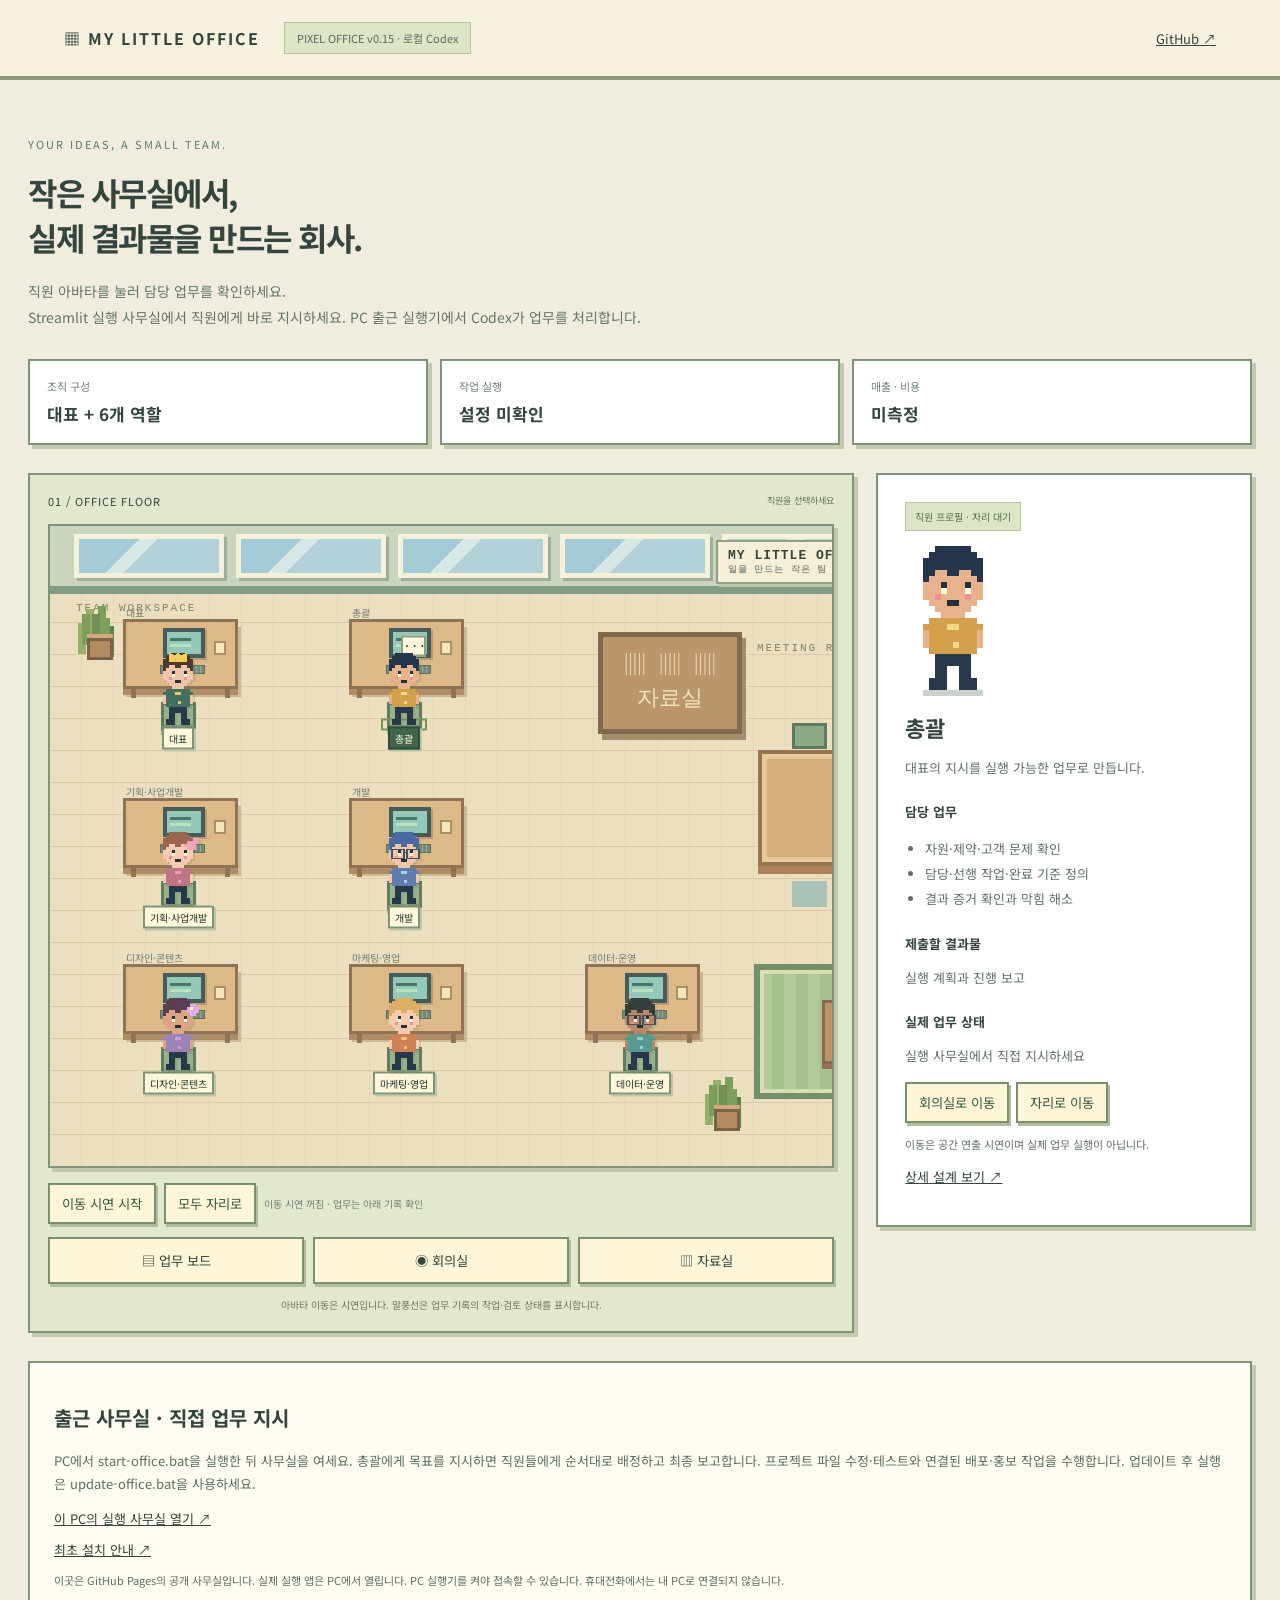
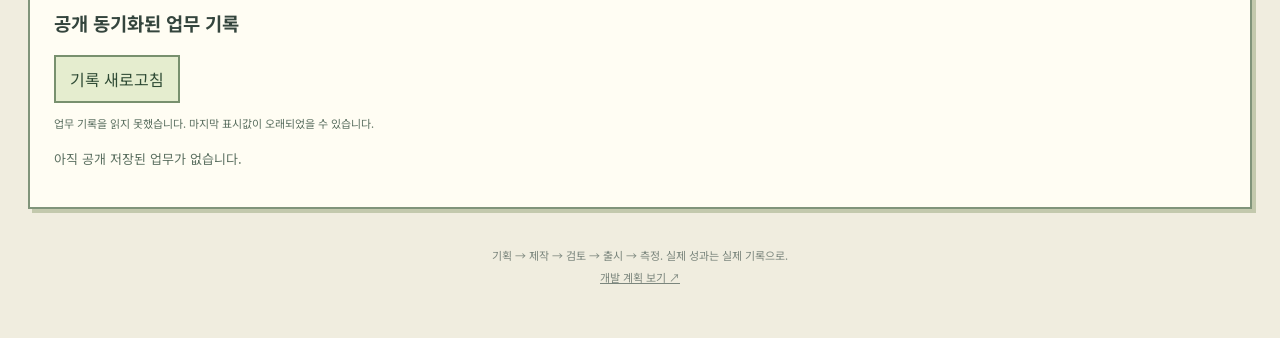
==== site/index.html @ b5d2571d "Verify rendered editor text and isolate browser execution on Windows" ====
<!doctype html>
<html lang="ko"><head><meta charset="UTF-8"><meta name="viewport" content="width=device-width,initial-scale=1"><title>My Little Office · 작은 AI 회사</title><link rel="stylesheet" href="style.css?v=0.4"></head>
<body><header><a class="brand" href="#office">▦ MY LITTLE OFFICE</a><span class="badge">PIXEL OFFICE v0.15 · 로컬 Codex</span><a href="https://github.com/ryemso/my_little_office">GitHub ↗</a></header>
<main><section class="intro"><p class="eyebrow">YOUR IDEAS, A SMALL TEAM.</p><h1>작은 사무실에서,<br>실제 결과물을 만드는 회사.</h1><p>직원 아바타를 눌러 담당 업무를 확인하세요.<br>Streamlit 실행 사무실에서 직원에게 바로 지시하세요. PC 출근 실행기에서 Codex가 업무를 처리합니다.</p></section>
<div class="metrics"><div><small>조직 구성</small><strong>대표 + 6개 역할</strong></div><div><small>작업 실행</small><strong id="ai-connection">설정 미확인</strong></div><div><small>매출 · 비용</small><strong>미측정</strong></div></div>
<div class="workspace" id="office"><section class="floor" aria-label="사무실"><div class="floor-title"><span>01 / OFFICE FLOOR</span><small>직원을 선택하세요</small></div><div class="scene-scroll"><div class="scene" id="scene" aria-label="직원 아바타가 있는 2D 사무실"><div class="windows"><i></i><i></i><i></i><i></i><i></i></div><div class="wall-sign">MY LITTLE OFFICE <small>일을 만드는 작은 팀</small></div><div class="zone team-zone">TEAM WORKSPACE</div><div class="zone meeting-zone">MEETING ROOM</div><div class="meeting-table"></div><div class="meeting-chairs"></div><div class="shelf">▥ ▥ ▥<br>자료실</div><div class="rug"></div><div class="coffee"><span class="pixel-coffee"></span><small>라운지</small></div><div class="plant p1"><span class="pixel-leaves"></span></div><div class="plant p2"><span class="pixel-leaves"></span></div><div class="plant p3"><span class="pixel-leaves"></span></div><div id="furniture"></div><div class="desks" id="desks"></div></div></div><div class="scene-controls"><button id="demo-toggle" aria-pressed="false">이동 시연 시작</button><button id="return-desks">모두 자리로</button><span id="scene-status" role="status">이동 시연 꺼짐 · 업무는 아래 기록 확인</span></div><div class="rooms"><button data-view="workflow">▤ 업무 보드</button><button data-view="decisions">◉ 회의실</button><button data-view="library">▥ 자료실</button></div><p class="floor-note">아바타 이동은 시연입니다. 말풍선은 업무 기록의 작업·검토 상태를 표시합니다.</p></section>
<section class="detail" aria-live="polite" id="detail"></section></div>
<section class="ai-panel" id="work-panel" aria-label="AI 업무 연결"></section><footer>기획 → 제작 → 검토 → 출시 → 측정. 실제 성과는 실제 기록으로.<br><a href="https://github.com/ryemso/my_little_office/blob/main/docs/ROADMAP.md">개발 계획 보기 ↗</a></footer></main><script src="app.js?v=0.4"></script></body></html>
---- site/style.css ----
@import url('https://fonts.googleapis.com/css2?family=Noto+Sans+KR:wght@400;600;700&display=swap');
:root{font-family:'Noto Sans KR',sans-serif;color:#26362f;background:#f5f5ef}*{box-sizing:border-box}body{margin:0}a{color:inherit}header{display:flex;align-items:center;gap:24px;padding:22px 5%;border-bottom:1px solid #dce1d6;background:#fcfcf8}.brand{font-weight:700;text-decoration:none;letter-spacing:1px}header>a:last-child{margin-left:auto;font-size:13px}.badge{font-size:11px;color:#586a5f;background:#e6ecdf;padding:7px 12px;border-radius:30px}main{max-width:1240px;margin:auto;padding:45px 28px}.eyebrow{font-size:11px;letter-spacing:2px;color:#5c7d66}.intro h1{font-size:clamp(27px,4vw,42px);line-height:1.4;letter-spacing:-1.5px;margin:18px 0}.intro>p:last-child{color:#64756a;line-height:1.9;font-size:14px}.metrics{display:flex;gap:12px;margin:28px 0}.metrics>div{flex:1;border:1px solid #dce1d6;border-radius:12px;background:white;padding:17px}.metrics small{display:block;color:#728075;font-size:11px}.metrics strong{display:block;font-size:17px;margin-top:7px}.workspace{display:grid;grid-template-columns:1.5fr 1fr;gap:22px;align-items:start}.floor{padding:25px;border:1px solid #ced6c5;border-radius:18px;background:repeating-linear-gradient(0deg,#e9e3d2 0,#e9e3d2 46px,#dfd7c2 47px,#dfd7c2 48px)}.floor-title{display:flex;justify-content:space-between;font-size:11px;letter-spacing:1px;margin-bottom:23px}.floor-title small{letter-spacing:0;color:#68755e}.desks{display:grid;grid-template-columns:repeat(3,1fr);gap:20px 14px}.desk{position:relative;cursor:pointer;border:1px solid #c2c9b6;border-radius:12px;background:#fafbf5;padding:18px 9px 15px;box-shadow:0 6px 0 #c3bda8;min-height:140px;color:inherit;font-family:inherit}.desk.active{outline:3px solid #3a6951;background:#f0f7e9}.desk .avatar{display:block;font-size:30px;margin:0 auto 8px}.desk strong{display:block;font-size:12px}.desk small{display:block;font-size:10px;margin-top:8px;color:#72816b}.desk:first-child{grid-column:span 3;min-height:90px;background:#e2ecd7}.rooms{display:flex;gap:9px;margin-top:29px}.rooms button{flex:1;padding:12px 4px;background:#f9f8ed;border:1px solid #c7c5ae;border-radius:7px;cursor:pointer;color:inherit;font-family:inherit}.floor-note{font-size:10px;color:#727863;text-align:center;margin:20px 0 0}.detail{padding:27px;background:white;border:1px solid #dce1d6;border-radius:18px;min-height:440px}.detail h2{font-size:24px;margin:10px 0 12px}.detail p,.detail li{font-size:13px;line-height:1.9;color:#617167}.detail h3{font-size:13px;margin:22px 0 8px}.detail ul,.detail ol{padding-left:20px}.tag{font-size:10px;background:#edf2e7;padding:6px 9px;border-radius:5px;color:#557344}.doc{display:block;margin:12px 0;font-size:13px}.flow{display:flex;flex-wrap:wrap;gap:7px}.flow span{font-size:12px;padding:9px;background:#edf2e7;border-radius:7px}footer{margin:35px 0 5px;text-align:center;font-size:11px;color:#7b867d;line-height:2}button:focus-visible,a:focus-visible{outline:3px solid #3a6951;outline-offset:3px}@media(max-width:760px){header{padding:18px;flex-wrap:wrap;gap:12px}.badge{order:3}main{padding:28px 16px}.workspace{grid-template-columns:1fr}.metrics{gap:6px}.metrics>div{padding:12px 8px}.metrics strong{font-size:13px}.floor{padding:19px}.desks{gap:18px 9px}.desk{min-height:135px}.detail{min-height:0}}

/* Spatial office: original code-native avatars and furniture. */
.workspace{grid-template-columns:minmax(0,2.2fr) minmax(280px,1fr)}main{max-width:1540px}.intro h1{font-size:32px}.intro{margin-bottom:20px}.floor{padding:18px;background:#eceee8;min-width:0}.floor-title{margin-bottom:15px}.scene-scroll{overflow:auto;border-radius:12px;border:1px solid #cdd5ca}.scene{width:960px;height:640px;position:relative;background:repeating-linear-gradient(0deg,transparent,transparent 47px,#deded5 48px),repeating-linear-gradient(90deg,#eeeee5,#eeeee5 47px,#e2e2d8 48px);isolation:isolate;overflow:hidden}.windows{height:68px;background:#e6e7ed;border-bottom:10px solid #c4c5cc;display:flex;gap:14px;padding:9px 28px}.windows i{width:150px;background:linear-gradient(135deg,#dceaf2 40%,#eff9fe 41%,#d5e9f2 70%);border:6px solid #fcfcff;box-shadow:0 2px 0 #b9c4cd}.wall-sign{position:absolute;left:645px;top:20px;font-weight:700;letter-spacing:2px;background:#fafbf6;padding:8px 18px;border-radius:4px;font-size:13px}.wall-sign small{display:block;font-size:9px;letter-spacing:1px;color:#8b958d}.zone{position:absolute;font-size:10px;letter-spacing:2px;color:#8a9a94}.team-zone{top:76px;left:26px}.meeting-zone{left:707px;top:116px}.meeting-table{position:absolute;left:708px;top:224px;width:195px;height:116px;border-radius:40px;background:#c5aa88;box-shadow:0 9px 0 #aa9176,inset 0 0 0 7px #ddc7a7}.meeting-chairs{position:absolute;left:742px;top:197px;width:35px;height:26px;border-radius:8px;background:#abc3b7;box-shadow:72px 0 #abc3b7,0 158px #abc3b7,72px 158px #abc3b7}.shelf{position:absolute;left:548px;top:106px;background:#b4a18c;color:#f6f0df;border:6px solid #c8b79f;border-radius:4px;padding:13px 21px;font-size:22px;line-height:1.5;text-align:center;box-shadow:0 5px #8f897c}.rug{position:absolute;left:704px;top:438px;width:204px;height:135px;border-radius:35px;background:#d9e3db;border:5px solid #c6d5c9}.coffee{position:absolute;left:772px;top:474px;background:#c2aa8f;border-radius:50%;padding:10px 20px;font-size:26px;box-shadow:0 5px #ad987d}.coffee small{display:block;font-size:10px}.plant{position:absolute;font-size:45px}.p1{top:81px;left:25px}.p2{top:88px;left:884px}.p3{top:552px;left:652px}.workdesk{position:absolute;width:115px;height:70px;background:#fdfcf9;border:2px solid #cbc7bb;border-radius:5px;box-shadow:0 6px 0 #bab9ad}.monitor{position:absolute;left:37px;top:6px;width:42px;height:30px;border:4px solid #53616b;border-radius:2px;background:#c9e2e8}.monitor i{display:block;width:21px;height:3px;background:#8ebcc7;box-shadow:0 6px #b0ccd4;margin:6px 3px}.monitor:after{content:'';position:absolute;left:13px;top:26px;width:9px;height:6px;background:#7b8589}.keyboard{position:absolute;left:34px;top:43px;width:45px;height:9px;background:repeating-linear-gradient(90deg,#ddd 0,#ddd 3px,#fff 4px);border:1px solid #bfc4c4}.mug{position:absolute;right:9px;top:19px;width:12px;height:14px;border-radius:3px;background:#8fa99a}.workdesk small{position:absolute;left:0;top:-17px;font-size:10px;color:#6e7f76}.chair{position:absolute;width:35px;height:29px;background:#c4cec6;border:3px solid #eaf0ea;border-radius:9px;box-shadow:0 5px #a9b5ae}.desks{display:contents}.employee{position:absolute;transform:translate(-50%,-50%);padding:0;width:66px;height:68px;border:0;background:none;cursor:pointer;display:flex;align-items:center;flex-direction:column;font-family:inherit;color:#26362f}.employee svg{flex:none;filter:drop-shadow(0 2px 1px #64786b20)}.employee .nameplate{font-size:10px;white-space:nowrap;background:#fffef5ed;border:1px solid #d8dfd3;border-radius:5px;padding:2px 7px;margin-top:-1px}.employee.active .nameplate{background:#294f40;color:white;border-color:#294f40}.employee.active:after{content:'';width:39px;height:12px;border:2px solid #61aa88;border-radius:50%;position:absolute;top:44px;z-index:-1}.bubble{position:absolute;top:-17px;left:36px;background:white;border:1px solid #cad8cb;border-radius:7px;font-size:13px;line-height:17px;width:25px;opacity:0}.employee:hover .bubble,.employee.active .bubble{opacity:1}.walking .person{animation:step .25s infinite alternate}.walking .bubble{opacity:1}.scene-controls{display:flex;gap:8px;align-items:center;flex-wrap:wrap;margin:15px 0 0}.scene-controls button,.profile-actions button{padding:9px 12px;border:1px solid #b8c8bb;border-radius:7px;background:white;font-family:inherit;color:#365b45;cursor:pointer}.scene-controls span{font-size:10px;color:#718177}.rooms{margin-top:13px}.profile-avatar svg{width:70px;height:98px;image-rendering:pixelated}.profile-avatar{margin-top:25px}.profile-actions{display:flex;gap:7px;flex-wrap:wrap}.hint{font-size:11px!important}.floor-note{margin:12px 0 0}@keyframes step{from{transform:translateY(0)}to{transform:translateY(-2px)}}@media(prefers-reduced-motion:reduce){.walking .person{animation:none}}@media(max-width:1100px){.workspace{grid-template-columns:1fr}.detail{min-height:0}.scene{transform-origin:top left}.scene-scroll{max-height:660px}}@media(max-width:600px){.intro h1{font-size:25px}.scene-scroll{height:420px}.scene{transform:scale(.72);width:960px}.scene-scroll{overflow:auto}.floor{padding:12px}.detail{padding:22px}}

/* Soft chibi proportions, round faces and larger profile preview. */
.employee svg{width:48px;height:58px}.profile-avatar svg{width:88px;height:106px;image-rendering:auto}.employee.active:after{width:44px;top:47px}.employee:hover svg{filter:drop-shadow(0 3px 3px #64786b45)}

/* v0.3: original 8/16-bit office art. */
:root{background:#f0eddf;color:#34453d}header{background:#f7f2df;border-bottom:4px solid #8b9c7e}.brand{letter-spacing:2px}.badge,.tag{border-radius:0;background:#dce6c7;border:1px solid #b6c59c}.metrics>div,.floor,.detail,.scene-scroll{border-radius:0;border:2px solid #80947a;box-shadow:4px 4px 0 #c3c9ad}.floor{background:#e1e8ce}.scene{height:640px;background:repeating-linear-gradient(0deg,transparent 0,transparent 31px,#ccb78e 32px),repeating-linear-gradient(90deg,#ecdfbf 0,#ecdfbf 31px,#dccca6 32px)}.windows{background:#cad5bf;border-bottom:8px solid #839c85;padding:8px 24px;gap:12px;height:68px}.windows i{background:linear-gradient(135deg,#a6cbd8 35%,#d6e7e4 35%,#d6e7e4 45%,#b3d1d8 45%);border:5px solid #f5f0da;box-shadow:3px 3px #9eaf99}.wall-sign{border-radius:0;background:#f7eed7;border:2px solid #90a185;box-shadow:3px 3px #bdc9ad;font-family:monospace;letter-spacing:1px;font-size:13px;left:666px;top:14px;padding:6px 10px}.zone{color:#7d8469;font-family:monospace;font-size:11px}.workdesk{border-radius:0;background:#dcb987;border:3px solid #8e7355;box-shadow:0 6px #ae8c65,3px 8px #cbb895}.workdesk:after{content:'';position:absolute;left:5px;right:5px;bottom:-12px;height:9px;border-left:5px solid #8e7355;border-right:5px solid #8e7355}.monitor{border-radius:0;border:4px solid #475b58;background:#94c9ba;box-shadow:2px 2px #b99a72}.monitor i{background:#477768;box-shadow:0 6px #bddfbc}.keyboard{background:repeating-linear-gradient(90deg,#778b7c 0,#778b7c 3px,#b9c9a7 4px);border-color:#5c725f}.mug{border-radius:0;background:#f5e6ba;border:2px solid #a69266}.chair{border-radius:0;background:#98b28b;border:3px solid #5f7b61;box-shadow:0 4px #a9b796}.meeting-table{border-radius:0;background:#d3ae7c;border:4px solid #977553;box-shadow:0 8px #ab825c,inset 0 0 0 5px #e7c996}.meeting-chairs{border-radius:0;background:#8daa83;border:3px solid #5d7b61}.shelf{border-radius:0;background:#ba966a;border:5px solid #80694d;color:#f2e4bd;box-shadow:4px 6px #a38d6a;font-family:monospace}.rug{border-radius:0;background:repeating-linear-gradient(90deg,#b3c99c 0,#b3c99c 12px,#a5c08d 12px,#a5c08d 24px);border:6px solid #748f6b;box-shadow:inset 0 0 0 4px #d7dfb3}.coffee{border-radius:0;background:#bc9469;border:3px solid #886b4e;box-shadow:0 5px #977351;font-size:16px;width:77px;text-align:center}.plant{width:40px;height:53px;font-size:0}.plant:after{content:'';position:absolute;left:12px;top:31px;width:20px;height:16px;background:#b28b60;border:3px solid #7c6347;box-shadow:0 -4px #d3aa7d}.pixel-leaves{position:absolute;left:17px;top:7px;width:8px;height:31px;background:#729154;box-shadow:-10px 0 #7e9e5b,10px 4px #7e9e5b,-14px 9px #95af6d,14px 12px #5e824d,-6px -5px #95af6d,6px -8px #7e9e5b}.pixel-coffee{display:block;margin:0 auto 5px;width:18px;height:18px;background:#f9f0d3;border:3px solid #735b43;box-shadow:5px 0 #efe0b6}.employee{width:78px;height:85px}.employee svg{width:48px;height:75px;image-rendering:pixelated;filter:drop-shadow(2px 2px 0 #65755230)}.employee .nameplate{border-radius:0;border:2px solid #7f9474;font-size:10px;padding:2px 5px;background:#fff6db;box-shadow:2px 2px #bfc6a7}.employee.active .nameplate{background:#426449;color:#fff6dc}.employee.active:after{border-radius:0;top:66px;width:42px;height:8px;border-color:#739958}.bubble{border-radius:0;border:2px solid #8c9e7f;font-family:monospace;background:#fff6dd}.profile-avatar svg{width:96px;height:150px;image-rendering:pixelated}.pose{display:none}.pose-front{display:inline}.employee[data-facing=up] .pose{display:none}.employee[data-facing=up] .pose-back{display:inline}.employee[data-facing=up] .accessory{display:none}.employee[data-facing=right] .pose,.employee[data-facing=left] .pose{display:none}.employee[data-facing=right] .pose-side,.employee[data-facing=left] .pose-side{display:inline}.employee[data-facing=left] .person{transform:translateX(16px) scaleX(-1)}.employee[data-facing=left] .accessory,.employee[data-facing=right] .accessory{display:none}.walking .person{animation:none}.walking[data-frame='1'] svg{transform:translateY(-3px)}.walking[data-frame='1'] .pose rect:nth-last-child(-n+12){transform:translateY(-1px)}.rooms button,.scene-controls button,.profile-actions button{border-radius:0;border:2px solid #78906e;box-shadow:2px 3px #b1be9d;background:#fff5d9}.rooms button:active,.scene-controls button:active,.profile-actions button:active{transform:translate(1px,2px);box-shadow:none}.flow span{border-radius:0;border:1px solid #abbc97}.detail h2{font-size:22px}.floor-note{line-height:1.7}.profile-avatar{margin-top:20px}@media(prefers-reduced-motion:reduce){.walking[data-frame='1'] svg,.walking[data-frame='1'] .pose rect{transform:none}} 

.ai-panel{margin-top:28px;background:#fffdf3;padding:24px;border:2px solid #80947a;box-shadow:4px 4px #c3c9ad}.ai-panel p,.ai-panel li{font-size:13px;line-height:1.8;color:#5c7061}.ai-panel h2{font-size:20px}.ai-panel .section-heading{display:flex;justify-content:space-between;gap:16px;flex-wrap:wrap}.task-inputs{display:grid;grid-template-columns:200px 1fr;gap:16px}.task-inputs label{display:flex;flex-direction:column;gap:8px;font-size:13px}.task-inputs select,.task-inputs textarea{width:100%;padding:12px;border:1px solid #8c9e7b;background:white;font:inherit;color:inherit}.ai-panel button{padding:10px 14px;background:#e5edcf;border:2px solid #78906e;color:#304c36;font:inherit;cursor:pointer}.task-result{border-top:1px solid #c3ccb7;padding:18px 0}.task-result pre{white-space:pre-wrap;overflow-wrap:anywhere;font:13px/1.9 monospace;background:#f0f1e7;padding:16px}.ai-working .bubble{opacity:1;background:#d8edb6}.ai-working .monitor{animation:none}@media(max-width:650px){.task-inputs{grid-template-columns:1fr}}

/* Owner decision marker: a static, keyboard-accessible alert above the avatar. */
.owner-alert{position:absolute;left:20px;top:-26px;z-index:30;min-width:34px;height:32px;padding:1px 8px;background:#fff0a8;color:#6c321e;border:3px solid #965c32;box-shadow:3px 3px 0 #c9ab6b;font:bold 24px/24px monospace;pointer-events:none}.owner-alert[hidden]{display:none!important}.owner-alert:after{content:'';position:absolute;left:10px;bottom:-8px;width:8px;height:8px;background:#fff0a8;border-right:2px solid #965c32;border-bottom:2px solid #965c32;transform:rotate(45deg)}.owner-count{position:absolute;top:-10px;right:-20px;background:#ad4436;border:2px solid #77372d;color:#fff8e8;padding:1px 4px;font:bold 11px/14px monospace;min-width:19px}.employee.needs-attention .nameplate{border-color:#965c32;background:#fff0a8;color:#6c321e}.employee.needs-attention .bubble{opacity:0}
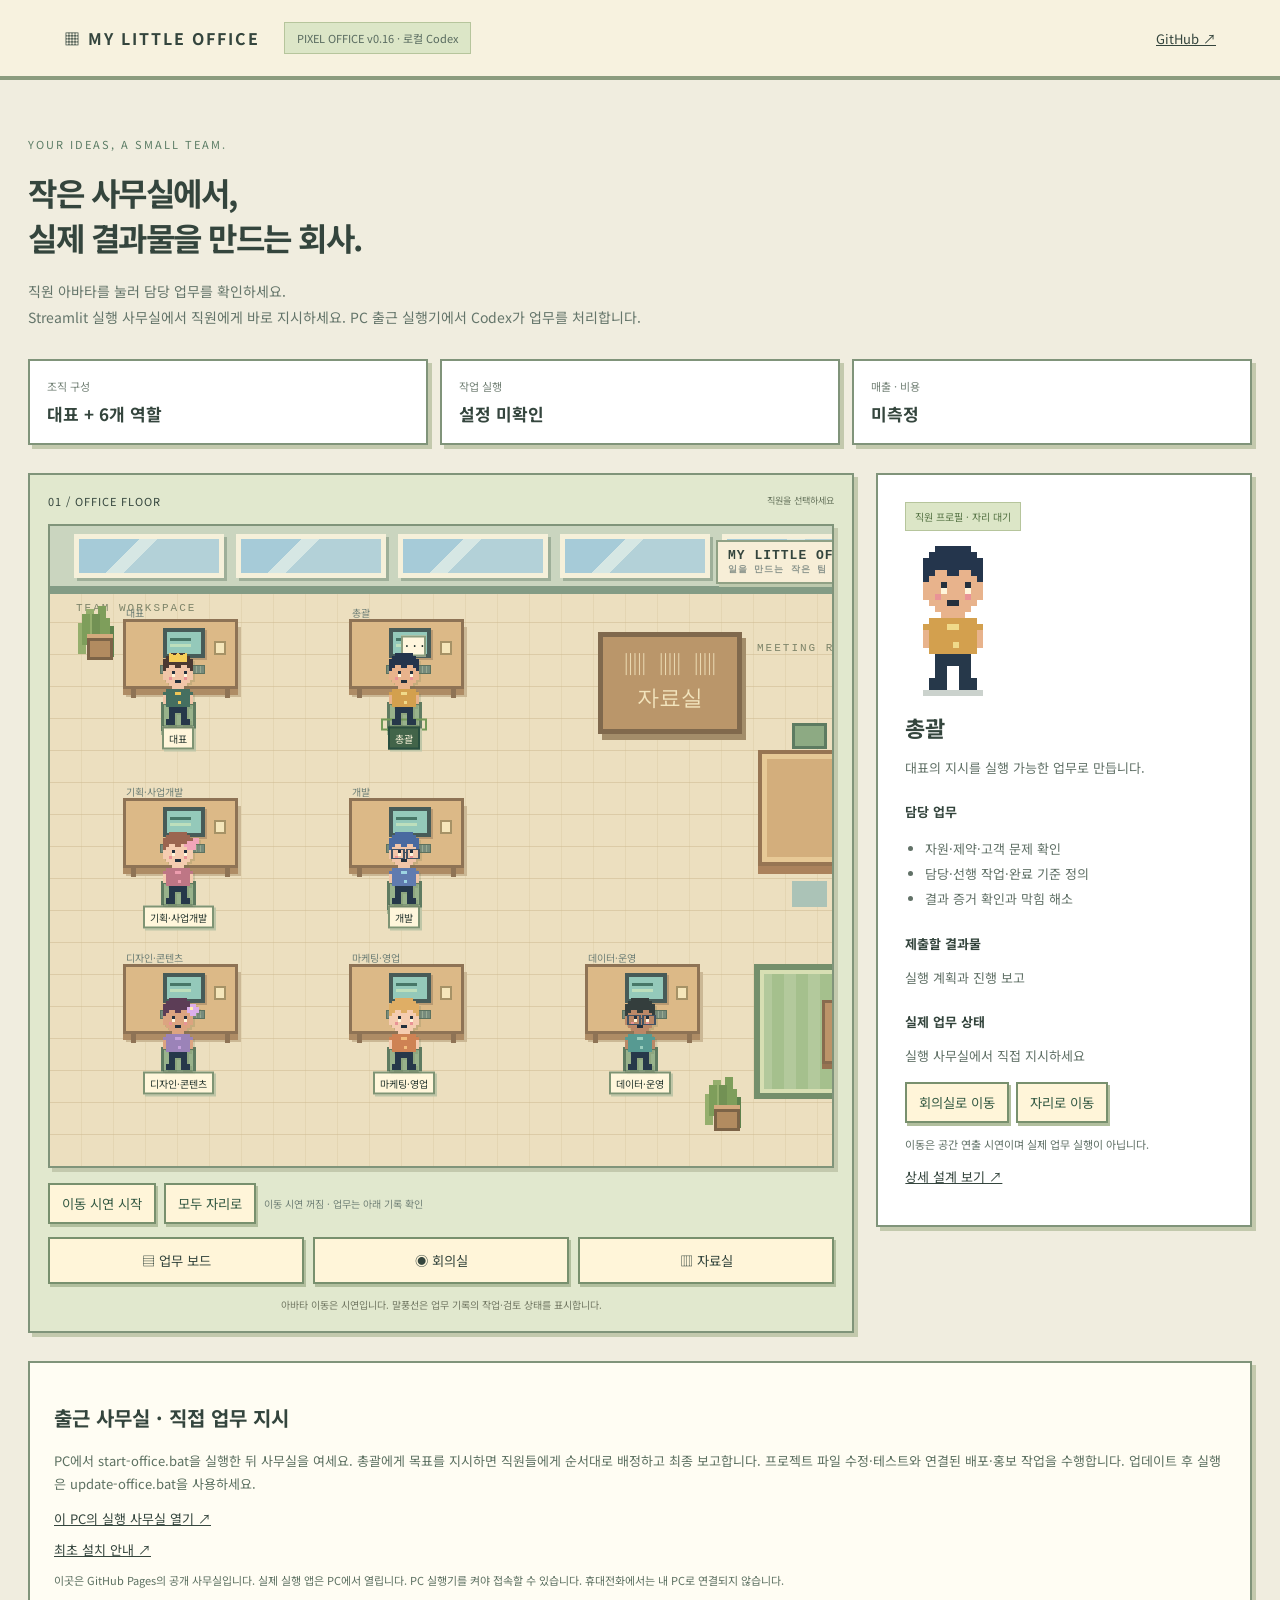
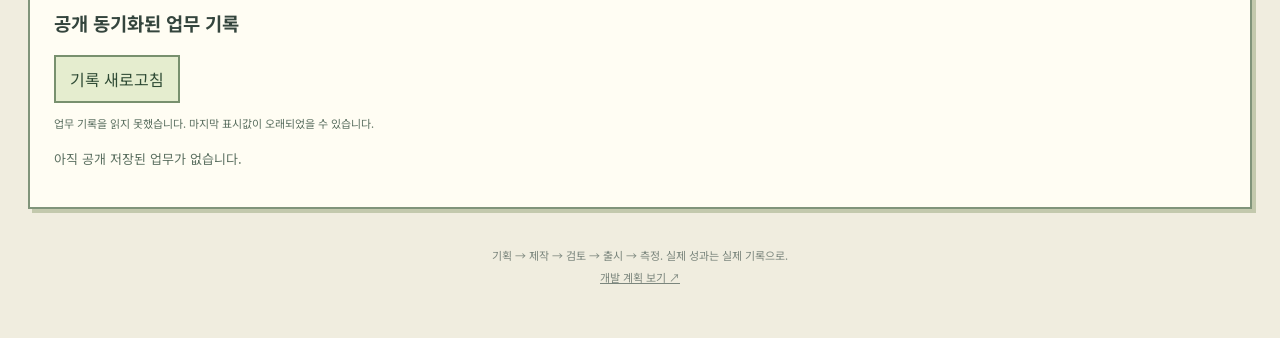
==== commit 53afc717: "Add observed activity, presence bridge and daily memo inspired by log8-office (v0.16)" ====
--- a/site/index.html
+++ b/site/index.html
@@ -1,6 +1,6 @@
 <!doctype html>
 <html lang="ko"><head><meta charset="UTF-8"><meta name="viewport" content="width=device-width,initial-scale=1"><title>My Little Office · 작은 AI 회사</title><link rel="stylesheet" href="style.css?v=0.4"></head>
-<body><header><a class="brand" href="#office">▦ MY LITTLE OFFICE</a><span class="badge">PIXEL OFFICE v0.15 · 로컬 Codex</span><a href="https://github.com/ryemso/my_little_office">GitHub ↗</a></header>
+<body><header><a class="brand" href="#office">▦ MY LITTLE OFFICE</a><span class="badge">PIXEL OFFICE v0.16 · 로컬 Codex</span><a href="https://github.com/ryemso/my_little_office">GitHub ↗</a></header>
 <main><section class="intro"><p class="eyebrow">YOUR IDEAS, A SMALL TEAM.</p><h1>작은 사무실에서,<br>실제 결과물을 만드는 회사.</h1><p>직원 아바타를 눌러 담당 업무를 확인하세요.<br>Streamlit 실행 사무실에서 직원에게 바로 지시하세요. PC 출근 실행기에서 Codex가 업무를 처리합니다.</p></section>
 <div class="metrics"><div><small>조직 구성</small><strong>대표 + 6개 역할</strong></div><div><small>작업 실행</small><strong id="ai-connection">설정 미확인</strong></div><div><small>매출 · 비용</small><strong>미측정</strong></div></div>
 <div class="workspace" id="office"><section class="floor" aria-label="사무실"><div class="floor-title"><span>01 / OFFICE FLOOR</span><small>직원을 선택하세요</small></div><div class="scene-scroll"><div class="scene" id="scene" aria-label="직원 아바타가 있는 2D 사무실"><div class="windows"><i></i><i></i><i></i><i></i><i></i></div><div class="wall-sign">MY LITTLE OFFICE <small>일을 만드는 작은 팀</small></div><div class="zone team-zone">TEAM WORKSPACE</div><div class="zone meeting-zone">MEETING ROOM</div><div class="meeting-table"></div><div class="meeting-chairs"></div><div class="shelf">▥ ▥ ▥<br>자료실</div><div class="rug"></div><div class="coffee"><span class="pixel-coffee"></span><small>라운지</small></div><div class="plant p1"><span class="pixel-leaves"></span></div><div class="plant p2"><span class="pixel-leaves"></span></div><div class="plant p3"><span class="pixel-leaves"></span></div><div id="furniture"></div><div class="desks" id="desks"></div></div></div><div class="scene-controls"><button id="demo-toggle" aria-pressed="false">이동 시연 시작</button><button id="return-desks">모두 자리로</button><span id="scene-status" role="status">이동 시연 꺼짐 · 업무는 아래 기록 확인</span></div><div class="rooms"><button data-view="workflow">▤ 업무 보드</button><button data-view="decisions">◉ 회의실</button><button data-view="library">▥ 자료실</button></div><p class="floor-note">아바타 이동은 시연입니다. 말풍선은 업무 기록의 작업·검토 상태를 표시합니다.</p></section>
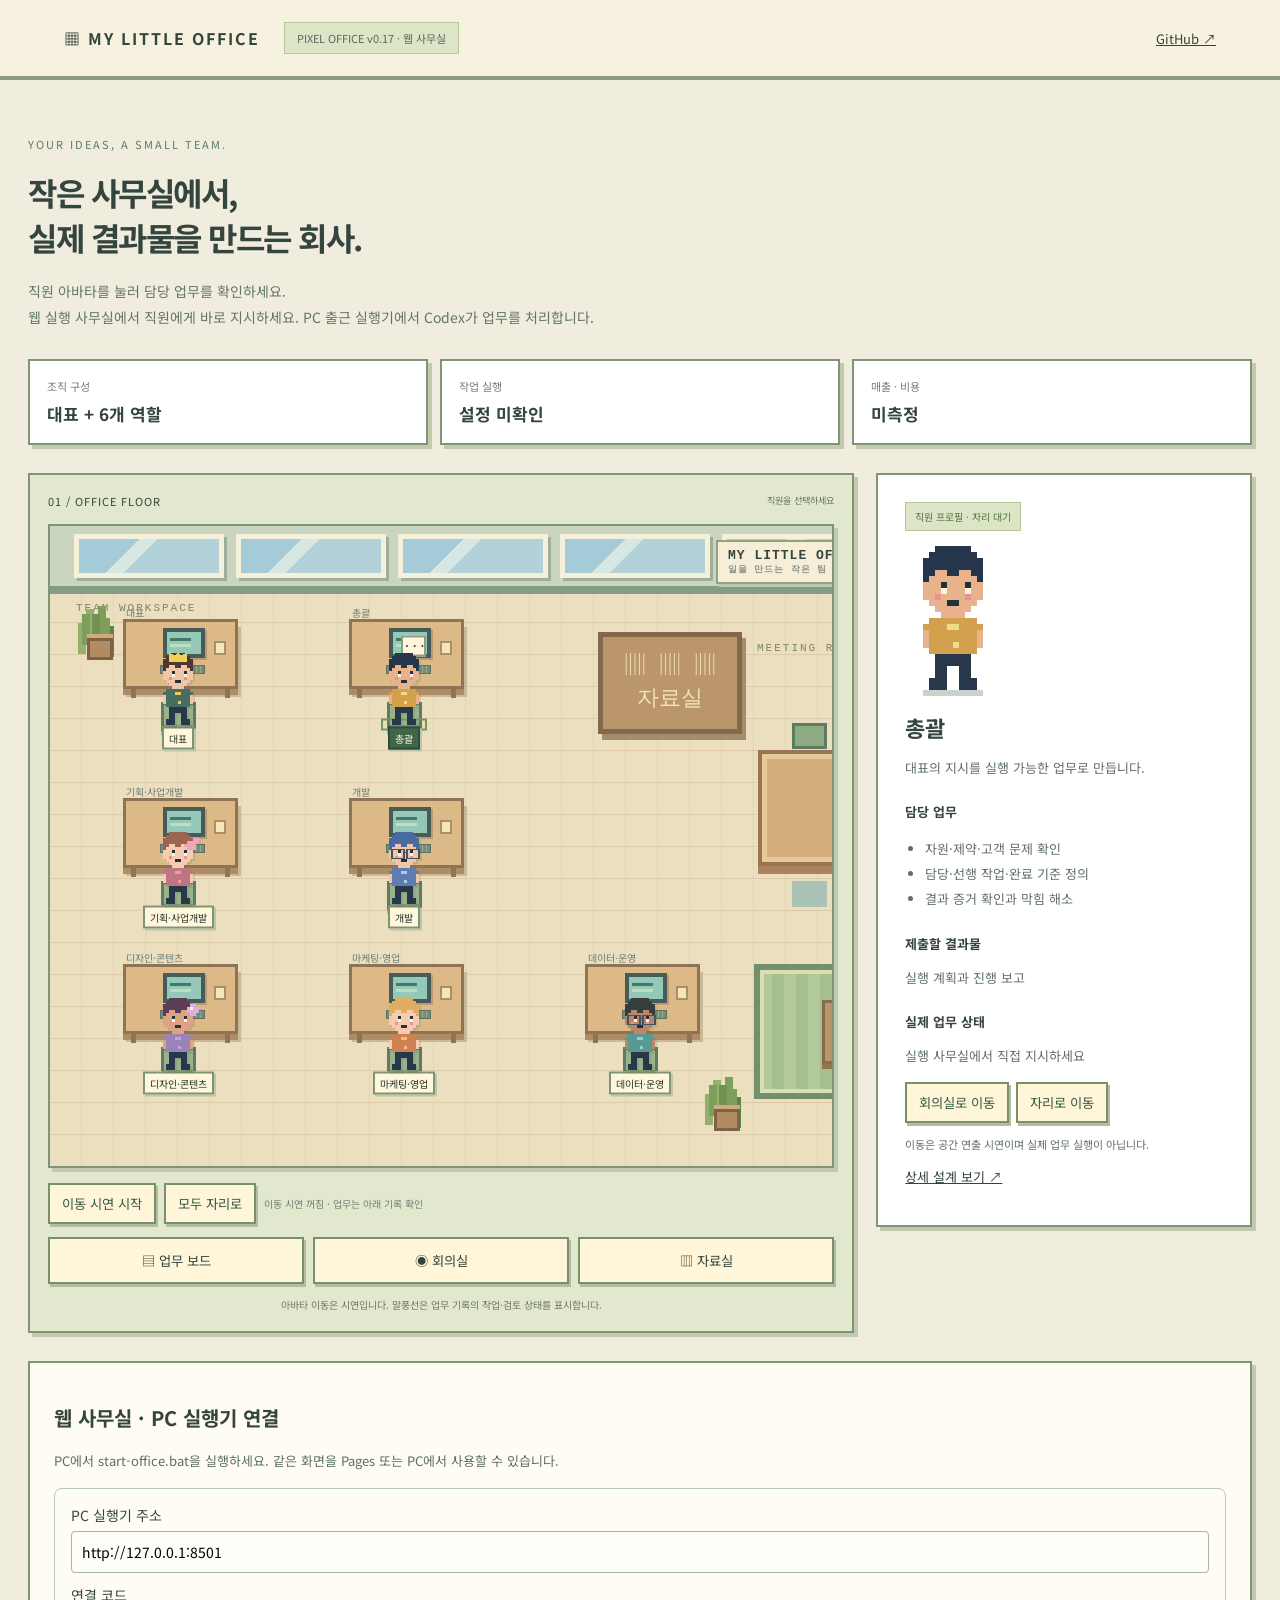
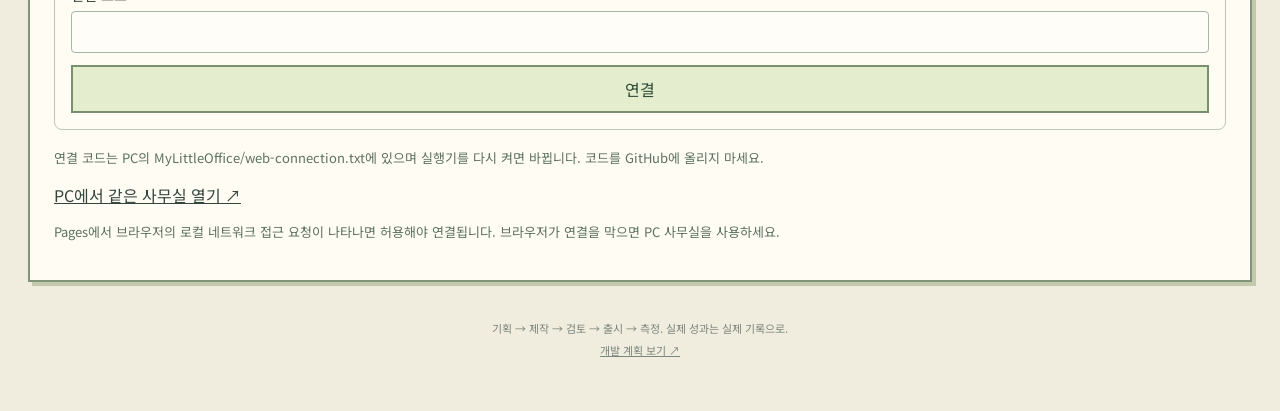
==== commit b3eecd81: "Replace default Streamlit launch with shared Pages UI and authenticated PC worker API (v0.17)" ====
--- a/site/index.html
+++ b/site/index.html
@@ -1,8 +1,8 @@
 <!doctype html>
 <html lang="ko"><head><meta charset="UTF-8"><meta name="viewport" content="width=device-width,initial-scale=1"><title>My Little Office · 작은 AI 회사</title><link rel="stylesheet" href="style.css?v=0.4"></head>
-<body><header><a class="brand" href="#office">▦ MY LITTLE OFFICE</a><span class="badge">PIXEL OFFICE v0.16 · 로컬 Codex</span><a href="https://github.com/ryemso/my_little_office">GitHub ↗</a></header>
-<main><section class="intro"><p class="eyebrow">YOUR IDEAS, A SMALL TEAM.</p><h1>작은 사무실에서,<br>실제 결과물을 만드는 회사.</h1><p>직원 아바타를 눌러 담당 업무를 확인하세요.<br>Streamlit 실행 사무실에서 직원에게 바로 지시하세요. PC 출근 실행기에서 Codex가 업무를 처리합니다.</p></section>
+<body><header><a class="brand" href="#office">▦ MY LITTLE OFFICE</a><span class="badge">PIXEL OFFICE v0.17 · 웹 사무실</span><a href="https://github.com/ryemso/my_little_office">GitHub ↗</a></header>
+<main><section class="intro"><p class="eyebrow">YOUR IDEAS, A SMALL TEAM.</p><h1>작은 사무실에서,<br>실제 결과물을 만드는 회사.</h1><p>직원 아바타를 눌러 담당 업무를 확인하세요.<br>웹 실행 사무실에서 직원에게 바로 지시하세요. PC 출근 실행기에서 Codex가 업무를 처리합니다.</p></section>
 <div class="metrics"><div><small>조직 구성</small><strong>대표 + 6개 역할</strong></div><div><small>작업 실행</small><strong id="ai-connection">설정 미확인</strong></div><div><small>매출 · 비용</small><strong>미측정</strong></div></div>
 <div class="workspace" id="office"><section class="floor" aria-label="사무실"><div class="floor-title"><span>01 / OFFICE FLOOR</span><small>직원을 선택하세요</small></div><div class="scene-scroll"><div class="scene" id="scene" aria-label="직원 아바타가 있는 2D 사무실"><div class="windows"><i></i><i></i><i></i><i></i><i></i></div><div class="wall-sign">MY LITTLE OFFICE <small>일을 만드는 작은 팀</small></div><div class="zone team-zone">TEAM WORKSPACE</div><div class="zone meeting-zone">MEETING ROOM</div><div class="meeting-table"></div><div class="meeting-chairs"></div><div class="shelf">▥ ▥ ▥<br>자료실</div><div class="rug"></div><div class="coffee"><span class="pixel-coffee"></span><small>라운지</small></div><div class="plant p1"><span class="pixel-leaves"></span></div><div class="plant p2"><span class="pixel-leaves"></span></div><div class="plant p3"><span class="pixel-leaves"></span></div><div id="furniture"></div><div class="desks" id="desks"></div></div></div><div class="scene-controls"><button id="demo-toggle" aria-pressed="false">이동 시연 시작</button><button id="return-desks">모두 자리로</button><span id="scene-status" role="status">이동 시연 꺼짐 · 업무는 아래 기록 확인</span></div><div class="rooms"><button data-view="workflow">▤ 업무 보드</button><button data-view="decisions">◉ 회의실</button><button data-view="library">▥ 자료실</button></div><p class="floor-note">아바타 이동은 시연입니다. 말풍선은 업무 기록의 작업·검토 상태를 표시합니다.</p></section>
 <section class="detail" aria-live="polite" id="detail"></section></div>
-<section class="ai-panel" id="work-panel" aria-label="AI 업무 연결"></section><footer>기획 → 제작 → 검토 → 출시 → 측정. 실제 성과는 실제 기록으로.<br><a href="https://github.com/ryemso/my_little_office/blob/main/docs/ROADMAP.md">개발 계획 보기 ↗</a></footer></main><script src="app.js?v=0.4"></script></body></html>
+<section class="ai-panel" id="work-panel" aria-label="AI 업무 연결"></section><footer>기획 → 제작 → 검토 → 출시 → 측정. 실제 성과는 실제 기록으로.<br><a href="https://github.com/ryemso/my_little_office/blob/main/docs/ROADMAP.md">개발 계획 보기 ↗</a></footer></main><script src="app.js?v=0.17"></script><script src="runtime.js?v=0.17"></script></body></html>
--- a/site/style.css
+++ b/site/style.css
@@ -14,3 +14,11 @@
 
 /* Owner decision marker: a static, keyboard-accessible alert above the avatar. */
 .owner-alert{position:absolute;left:20px;top:-26px;z-index:30;min-width:34px;height:32px;padding:1px 8px;background:#fff0a8;color:#6c321e;border:3px solid #965c32;box-shadow:3px 3px 0 #c9ab6b;font:bold 24px/24px monospace;pointer-events:none}.owner-alert[hidden]{display:none!important}.owner-alert:after{content:'';position:absolute;left:10px;bottom:-8px;width:8px;height:8px;background:#fff0a8;border-right:2px solid #965c32;border-bottom:2px solid #965c32;transform:rotate(45deg)}.owner-count{position:absolute;top:-10px;right:-20px;background:#ad4436;border:2px solid #77372d;color:#fff8e8;padding:1px 4px;font:bold 11px/14px monospace;min-width:19px}.employee.needs-attention .nameplate{border-color:#965c32;background:#fff0a8;color:#6c321e}.employee.needs-attention .bubble{opacity:0}
+/* The existing pixel scene remains intact; only the operational web forms are added. */
+#work-panel form{display:grid;gap:12px;margin:16px 0;padding:16px;border:1px solid #b9c8bc;border-radius:8px}
+#work-panel label{display:grid;gap:6px;font-size:14px}#work-panel label:has(input[type=checkbox]){display:flex;align-items:center}
+#work-panel input,#work-panel select,#work-panel textarea{font:inherit;padding:10px;border:1px solid #a5b5a8;background:#fffdf7;border-radius:4px;max-width:100%;min-width:0}
+#work-panel textarea{min-height:100px;resize:vertical}#work-panel details{padding:14px 0;border-top:1px solid #cbd2c9}#work-panel summary{cursor:pointer;font-weight:bold}
+#work-panel pre{white-space:pre-wrap;overflow-wrap:anywhere;max-height:45vh;overflow:auto}
+#runtime-chat{max-height:60vh;overflow:auto}#runtime-dialog{width:min(880px,90vw);max-height:85vh;overflow:auto;border:2px solid #487662;background:#f5f1e8;border-radius:12px}#runtime-dialog::backdrop{background:#14291c99}
+#runtime-notice{white-space:pre-wrap}#runtime-source-picker{max-height:150px;overflow:auto}
